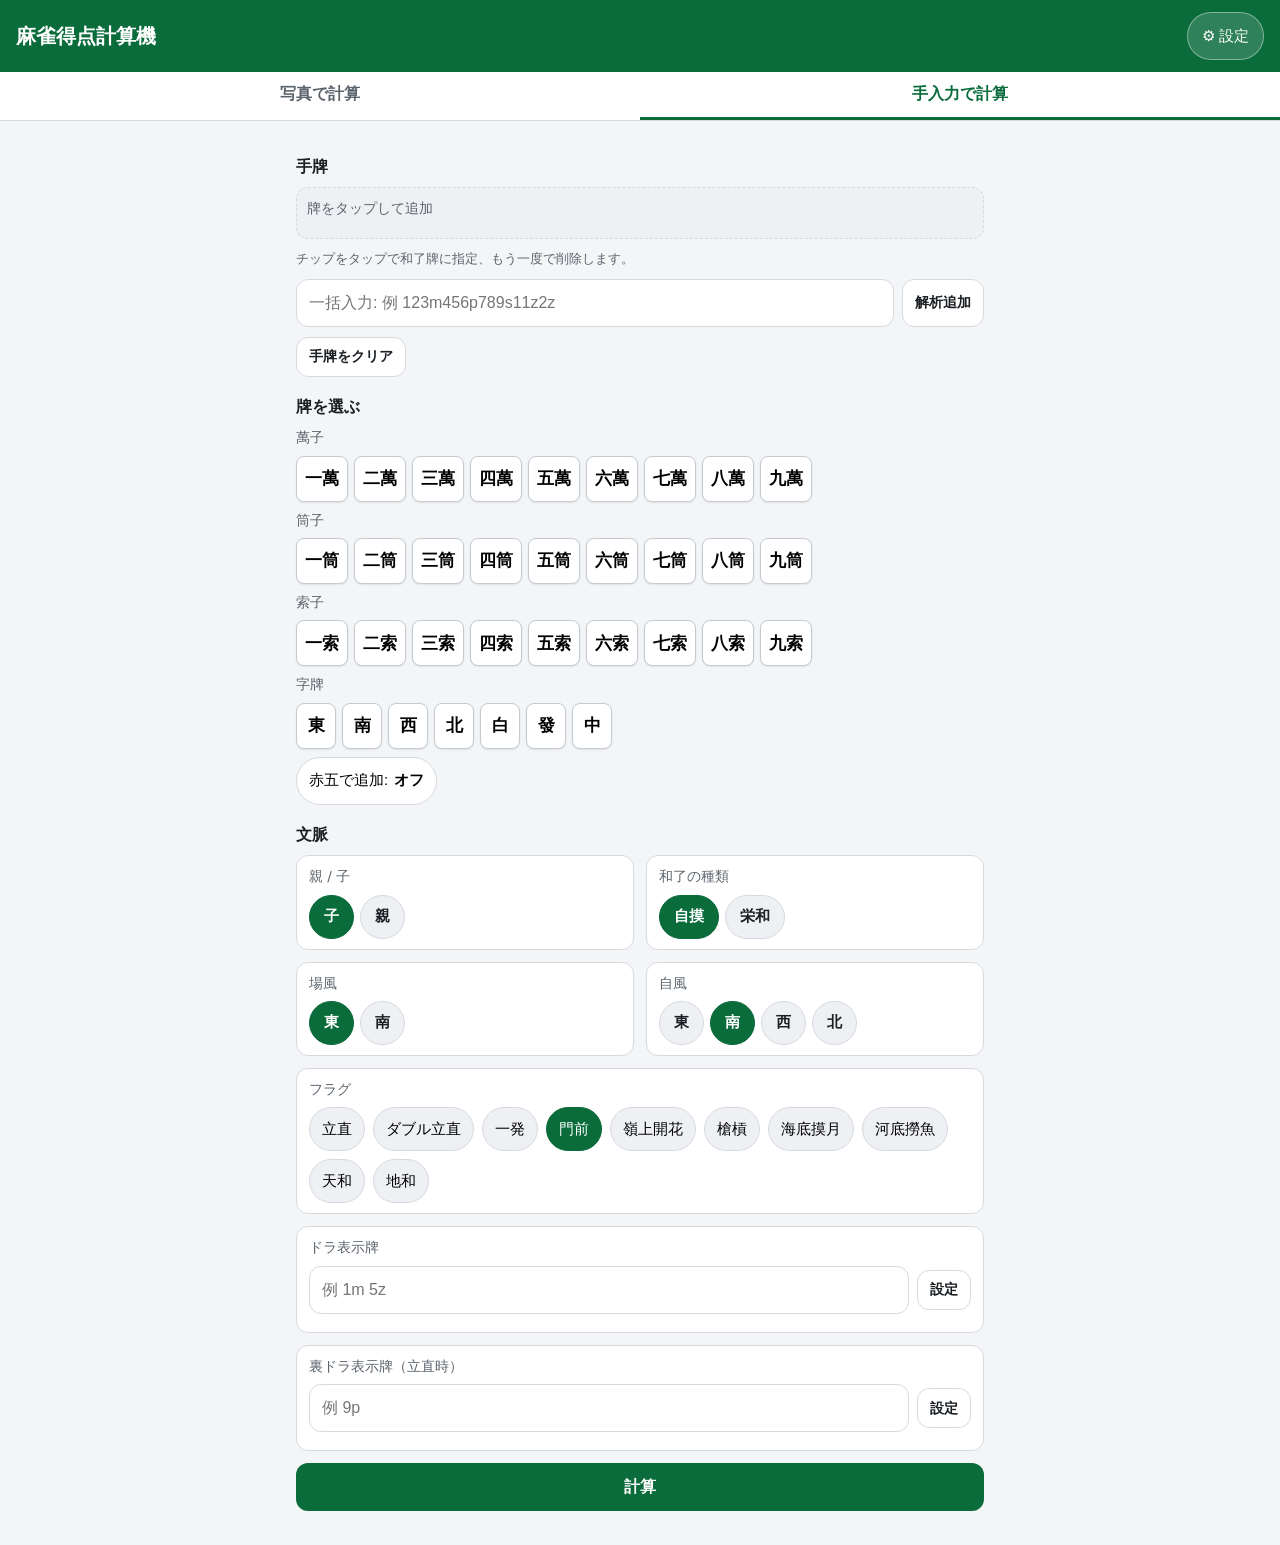
==== index.html @ 5f34d69e "立直麻雀 得点計算機 SPA（写真認識＋手入力＋全パターン列挙） - 牌モデル js/tiles.js（萬筒索字・赤五・寛容パーサ・日本語表示名） - 採点エンジン js/engine/*（翻符の実計" ====
<!DOCTYPE html>
<html lang="ja">
<head>
  <meta charset="UTF-8" />
  <meta name="viewport" content="width=device-width, initial-scale=1.0, maximum-scale=1.0, user-scalable=no" />
  <meta name="theme-color" content="#0a6b3b" />
  <title>麻雀得点計算機</title>
  <link rel="manifest" href="manifest.webmanifest" />
  <link rel="icon" href="icons/icon.svg" type="image/svg+xml" />
  <link rel="stylesheet" href="css/styles.css" />
</head>
<body>
  <header class="app-header">
    <h1 class="app-title">麻雀得点計算機</h1>
    <button id="settingsBtn" class="icon-btn" type="button" aria-label="設定">⚙ 設定</button>
  </header>

  <nav class="tabs" role="tablist">
    <button id="tabPhoto" class="tab" role="tab" aria-selected="false" type="button">写真で計算</button>
    <button id="tabManual" class="tab is-active" role="tab" aria-selected="true" type="button">手入力で計算</button>
  </nav>

  <main class="content">
    <!-- 写真で計算 -->
    <section id="panelPhoto" class="panel" role="tabpanel" hidden>
      <div class="photo-controls">
        <button id="captureBtn" class="primary-btn" type="button">📷 撮影</button>
        <button id="pickBtn" class="secondary-btn" type="button">🖼 画像を選択</button>
      </div>
      <div id="photoPreview" class="photo-preview" hidden>
        <img id="photoImg" alt="認識する画像" />
      </div>
      <div id="photoStatus" class="status" role="status" aria-live="polite"></div>

      <div id="photoHandSection" class="hand-section">
        <h2 class="section-title">認識した牌（タップで削除・修正可）</h2>
        <div id="photoHandChips" class="hand-chips" aria-live="polite"></div>
        <div class="quick-add-row">
          <input id="photoQuickInput" class="quick-input" type="text"
                 inputmode="latin" placeholder="追加: 例 123m45p7z" />
          <button id="photoQuickAddBtn" class="secondary-btn small" type="button">追加</button>
        </div>
        <button id="photoCalcBtn" class="primary-btn wide" type="button">得点表を計算</button>
      </div>

      <div id="photoResult" class="result-area" aria-live="polite"></div>
    </section>

    <!-- 手入力で計算 -->
    <section id="panelManual" class="panel" role="tabpanel">
      <div id="handbuilder"></div>
      <div id="manualResult" class="result-area" aria-live="polite"></div>
    </section>
  </main>

  <!-- API キー設定モーダル -->
  <div id="settingsModal" class="modal" hidden>
    <div class="modal-backdrop" data-close></div>
    <div class="modal-card" role="dialog" aria-modal="true" aria-labelledby="settingsTitle">
      <h2 id="settingsTitle" class="modal-title">画像認識 API 設定</h2>
      <label class="field-label" for="providerSelect">プロバイダ</label>
      <select id="providerSelect" class="field-input">
        <option value="gemini">Gemini（既定）</option>
        <option value="openai">OpenAI</option>
        <option value="anthropic">Anthropic</option>
      </select>
      <label class="field-label" for="apiKeyInput">API キー</label>
      <input id="apiKeyInput" class="field-input" type="password"
             autocomplete="off" placeholder="sk-... / AIza..." />
      <p class="field-note">キーはこの端末の localStorage にのみ保存され、サーバーには送信されません。手入力での計算はキー無しで動作します。</p>
      <div class="modal-actions">
        <button id="settingsCancel" class="secondary-btn" type="button" data-close>閉じる</button>
        <button id="settingsSave" class="primary-btn" type="button">保存</button>
      </div>
    </div>
  </div>

  <script type="module" src="js/ui/app.js"></script>
</body>
</html>
---- css/styles.css ----
/* 麻雀得点計算機 — モバイル前提スタイル（フレームワーク不使用） */

:root {
  --bg: #f4f5f7;
  --surface: #ffffff;
  --surface-2: #eef0f3;
  --text: #1c2024;
  --text-dim: #5b636c;
  --border: #d6dae0;
  --accent: #0a6b3b;
  --accent-press: #085630;
  --danger: #b00020;
  --chip-bg: #ffffff;
  --chip-border: #c4cad1;
  --win-bg: #fff3cd;
  --win-border: #e0a800;
  --radius: 12px;
  --tap: 48px;
}

@media (prefers-color-scheme: dark) {
  :root {
    --bg: #14171a;
    --surface: #1f2429;
    --surface-2: #272d33;
    --text: #e8ebee;
    --text-dim: #9aa3ac;
    --border: #353c43;
    --accent: #2ea16a;
    --accent-press: #25855a;
    --danger: #ff6b6b;
    --chip-bg: #272d33;
    --chip-border: #444c54;
    --win-bg: #4a3f12;
    --win-border: #e0a800;
  }
}

* { box-sizing: border-box; }

html, body {
  margin: 0;
  padding: 0;
}

body {
  font-family: -apple-system, "Hiragino Kaku Gothic ProN", "Yu Gothic", Meiryo, system-ui, sans-serif;
  background: var(--bg);
  color: var(--text);
  font-size: 16px;
  line-height: 1.5;
  -webkit-text-size-adjust: 100%;
}

/* ---- ヘッダー ---- */
.app-header {
  display: flex;
  align-items: center;
  justify-content: space-between;
  padding: 12px 16px;
  background: var(--accent);
  color: #fff;
  position: sticky;
  top: 0;
  z-index: 10;
}
.app-title {
  font-size: 1.25rem;
  margin: 0;
  font-weight: 700;
}
.icon-btn {
  background: rgba(255,255,255,0.15);
  color: #fff;
  border: 1px solid rgba(255,255,255,0.4);
  border-radius: 999px;
  padding: 8px 14px;
  font-size: 0.95rem;
  min-height: var(--tap);
  cursor: pointer;
}
.icon-btn:active { background: rgba(255,255,255,0.3); }

/* ---- タブ ---- */
.tabs {
  display: flex;
  background: var(--surface);
  border-bottom: 1px solid var(--border);
  position: sticky;
  top: 56px;
  z-index: 9;
}
.tab {
  flex: 1;
  min-height: var(--tap);
  border: none;
  background: transparent;
  color: var(--text-dim);
  font-size: 1rem;
  font-weight: 600;
  padding: 12px 8px;
  cursor: pointer;
  border-bottom: 3px solid transparent;
}
.tab.is-active {
  color: var(--accent);
  border-bottom-color: var(--accent);
}

/* ---- コンテンツ ---- */
.content { padding: 16px; max-width: 720px; margin: 0 auto; }
.panel[hidden] { display: none; }

.section-title {
  font-size: 1.02rem;
  font-weight: 700;
  margin: 18px 0 8px;
  color: var(--text);
}

/* ---- ボタン ---- */
.primary-btn, .secondary-btn {
  min-height: var(--tap);
  border-radius: var(--radius);
  font-size: 1rem;
  font-weight: 700;
  cursor: pointer;
  padding: 10px 18px;
  border: 1px solid transparent;
}
.primary-btn {
  background: var(--accent);
  color: #fff;
}
.primary-btn:active { background: var(--accent-press); }
.primary-btn.wide, .secondary-btn.wide { width: 100%; margin-top: 12px; }
.secondary-btn {
  background: var(--surface);
  color: var(--text);
  border-color: var(--border);
}
.secondary-btn:active { background: var(--surface-2); }
.small { min-height: 40px; padding: 6px 12px; font-size: 0.9rem; }

/* ---- 写真タブ ---- */
.photo-controls { display: flex; gap: 10px; }
.photo-controls > button { flex: 1; }
.photo-preview {
  margin-top: 14px;
  border-radius: var(--radius);
  overflow: hidden;
  border: 1px solid var(--border);
  background: var(--surface);
}
.photo-preview img { display: block; width: 100%; height: auto; }

.status {
  margin-top: 12px;
  color: var(--text-dim);
  font-size: 0.92rem;
  min-height: 1.2em;
}
.status.error {
  color: var(--danger);
  background: var(--surface);
  border: 1px solid var(--danger);
  border-radius: var(--radius);
  padding: 10px 12px;
}

/* ---- 牌チップ ---- */
.hand-section { margin-top: 8px; }
.hand-chips {
  display: flex;
  flex-wrap: wrap;
  gap: 8px;
  min-height: 52px;
  padding: 10px;
  background: var(--surface-2);
  border-radius: var(--radius);
  border: 1px dashed var(--border);
}
.hand-chips:empty::before {
  content: "牌をタップして追加";
  color: var(--text-dim);
  font-size: 0.9rem;
}
.tile-chip {
  display: inline-flex;
  align-items: center;
  justify-content: center;
  min-width: 44px;
  min-height: 48px;
  padding: 4px 8px;
  background: var(--chip-bg);
  border: 1px solid var(--chip-border);
  border-radius: 8px;
  font-size: 1.05rem;
  font-weight: 700;
  cursor: pointer;
  box-shadow: 0 1px 2px rgba(0,0,0,0.08);
  white-space: nowrap;
  user-select: none;
}
.tile-chip.is-red { color: var(--danger); border-color: var(--danger); }
.tile-chip.is-win {
  background: var(--win-bg);
  border-color: var(--win-border);
  box-shadow: 0 0 0 2px var(--win-border);
}
.tile-chip .chip-x { font-size: 0.7rem; color: var(--text-dim); margin-left: 4px; }

/* ---- パレット ---- */
.palette { margin-top: 6px; }
.palette-row {
  display: flex;
  flex-wrap: wrap;
  gap: 6px;
  margin-bottom: 8px;
}
.palette-label {
  font-size: 0.85rem;
  color: var(--text-dim);
  width: 100%;
  margin-bottom: 2px;
}
.palette .tile-chip { min-width: 40px; min-height: 46px; cursor: pointer; }
.aka-toggle {
  display: inline-flex;
  align-items: center;
  gap: 6px;
  font-size: 0.92rem;
  padding: 8px 12px;
  border: 1px solid var(--border);
  border-radius: 999px;
  background: var(--surface);
  cursor: pointer;
  min-height: var(--tap);
}
.aka-toggle.is-on { background: var(--win-bg); border-color: var(--win-border); }

/* ---- 文脈コントロール ---- */
.ctx-grid {
  display: grid;
  grid-template-columns: 1fr;
  gap: 12px;
  margin-top: 8px;
}
.ctx-field {
  background: var(--surface);
  border: 1px solid var(--border);
  border-radius: var(--radius);
  padding: 10px 12px;
}
.ctx-field > .ctx-name {
  display: block;
  font-size: 0.85rem;
  color: var(--text-dim);
  margin-bottom: 8px;
}
.seg {
  display: inline-flex;
  flex-wrap: wrap;
  gap: 6px;
}
.seg-btn {
  min-height: 44px;
  padding: 8px 14px;
  border: 1px solid var(--border);
  background: var(--surface-2);
  border-radius: 999px;
  font-size: 0.95rem;
  font-weight: 600;
  color: var(--text);
  cursor: pointer;
}
.seg-btn.is-on {
  background: var(--accent);
  color: #fff;
  border-color: var(--accent);
}
.flags-row { display: flex; flex-wrap: wrap; gap: 8px; }
.flag-chip {
  display: inline-flex;
  align-items: center;
  gap: 6px;
  padding: 8px 12px;
  border: 1px solid var(--border);
  border-radius: 999px;
  background: var(--surface-2);
  font-size: 0.92rem;
  cursor: pointer;
  min-height: 44px;
}
.flag-chip.is-on { background: var(--accent); color: #fff; border-color: var(--accent); }

.quick-add-row { display: flex; gap: 8px; margin-top: 10px; align-items: stretch; }
.quick-input, .field-input {
  flex: 1;
  min-height: var(--tap);
  border: 1px solid var(--border);
  border-radius: var(--radius);
  background: var(--surface);
  color: var(--text);
  padding: 10px 12px;
  font-size: 1rem;
}
.dora-row { display: flex; flex-wrap: wrap; gap: 8px; align-items: center; }
.dora-chips { display: flex; flex-wrap: wrap; gap: 6px; }

/* ---- 結果 ---- */
.result-area { margin-top: 18px; }
.result-card {
  background: var(--surface);
  border: 1px solid var(--border);
  border-radius: var(--radius);
  padding: 16px;
  margin-bottom: 16px;
}
.result-headline {
  font-size: 1.6rem;
  font-weight: 800;
  color: var(--accent);
  margin: 0 0 6px;
}
.result-sub {
  font-size: 1rem;
  color: var(--text-dim);
  margin: 0 0 12px;
}
.result-limit {
  display: inline-block;
  background: var(--win-bg);
  border: 1px solid var(--win-border);
  color: var(--text);
  border-radius: 999px;
  padding: 2px 12px;
  font-weight: 700;
  margin-left: 8px;
}
.result-error {
  background: var(--surface);
  border: 1px solid var(--danger);
  color: var(--danger);
  border-radius: var(--radius);
  padding: 14px 16px;
  font-weight: 600;
}

.score-table {
  width: 100%;
  border-collapse: collapse;
  font-size: 0.95rem;
}
.score-table th, .score-table td {
  text-align: left;
  padding: 8px 6px;
  border-bottom: 1px solid var(--border);
}
.score-table th {
  color: var(--text-dim);
  font-size: 0.82rem;
  font-weight: 700;
}
.score-table td.num { text-align: right; white-space: nowrap; }
.score-table tr:last-child td { border-bottom: none; }
.score-table .yaku-row td { padding-top: 6px; }
.yaku-list { list-style: none; margin: 6px 0 0; padding: 0; }
.yaku-list li {
  display: flex;
  justify-content: space-between;
  padding: 4px 0;
  border-bottom: 1px dotted var(--border);
}
.yaku-list .han { color: var(--text-dim); font-variant-numeric: tabular-nums; }
.yakuman .yaku-name { color: var(--danger); font-weight: 800; }

.tot-row {
  display: flex;
  flex-wrap: wrap;
  gap: 6px 16px;
  margin-top: 10px;
  font-size: 0.95rem;
}
.tot-row .lbl { color: var(--text-dim); }

/* ---- モーダル ---- */
.modal { position: fixed; inset: 0; z-index: 50; display: flex; align-items: center; justify-content: center; }
.modal[hidden] { display: none; }
.modal-backdrop { position: absolute; inset: 0; background: rgba(0,0,0,0.5); }
.modal-card {
  position: relative;
  width: min(92vw, 420px);
  background: var(--surface);
  border-radius: 16px;
  padding: 20px;
  box-shadow: 0 12px 40px rgba(0,0,0,0.3);
}
.modal-title { margin: 0 0 14px; font-size: 1.15rem; }
.field-label { display: block; font-size: 0.85rem; color: var(--text-dim); margin: 12px 0 6px; }
.field-input { width: 100%; }
.field-note { font-size: 0.8rem; color: var(--text-dim); margin: 10px 0 0; }
.modal-actions { display: flex; gap: 10px; justify-content: flex-end; margin-top: 18px; }

@media (min-width: 520px) {
  .ctx-grid { grid-template-columns: 1fr 1fr; }
}
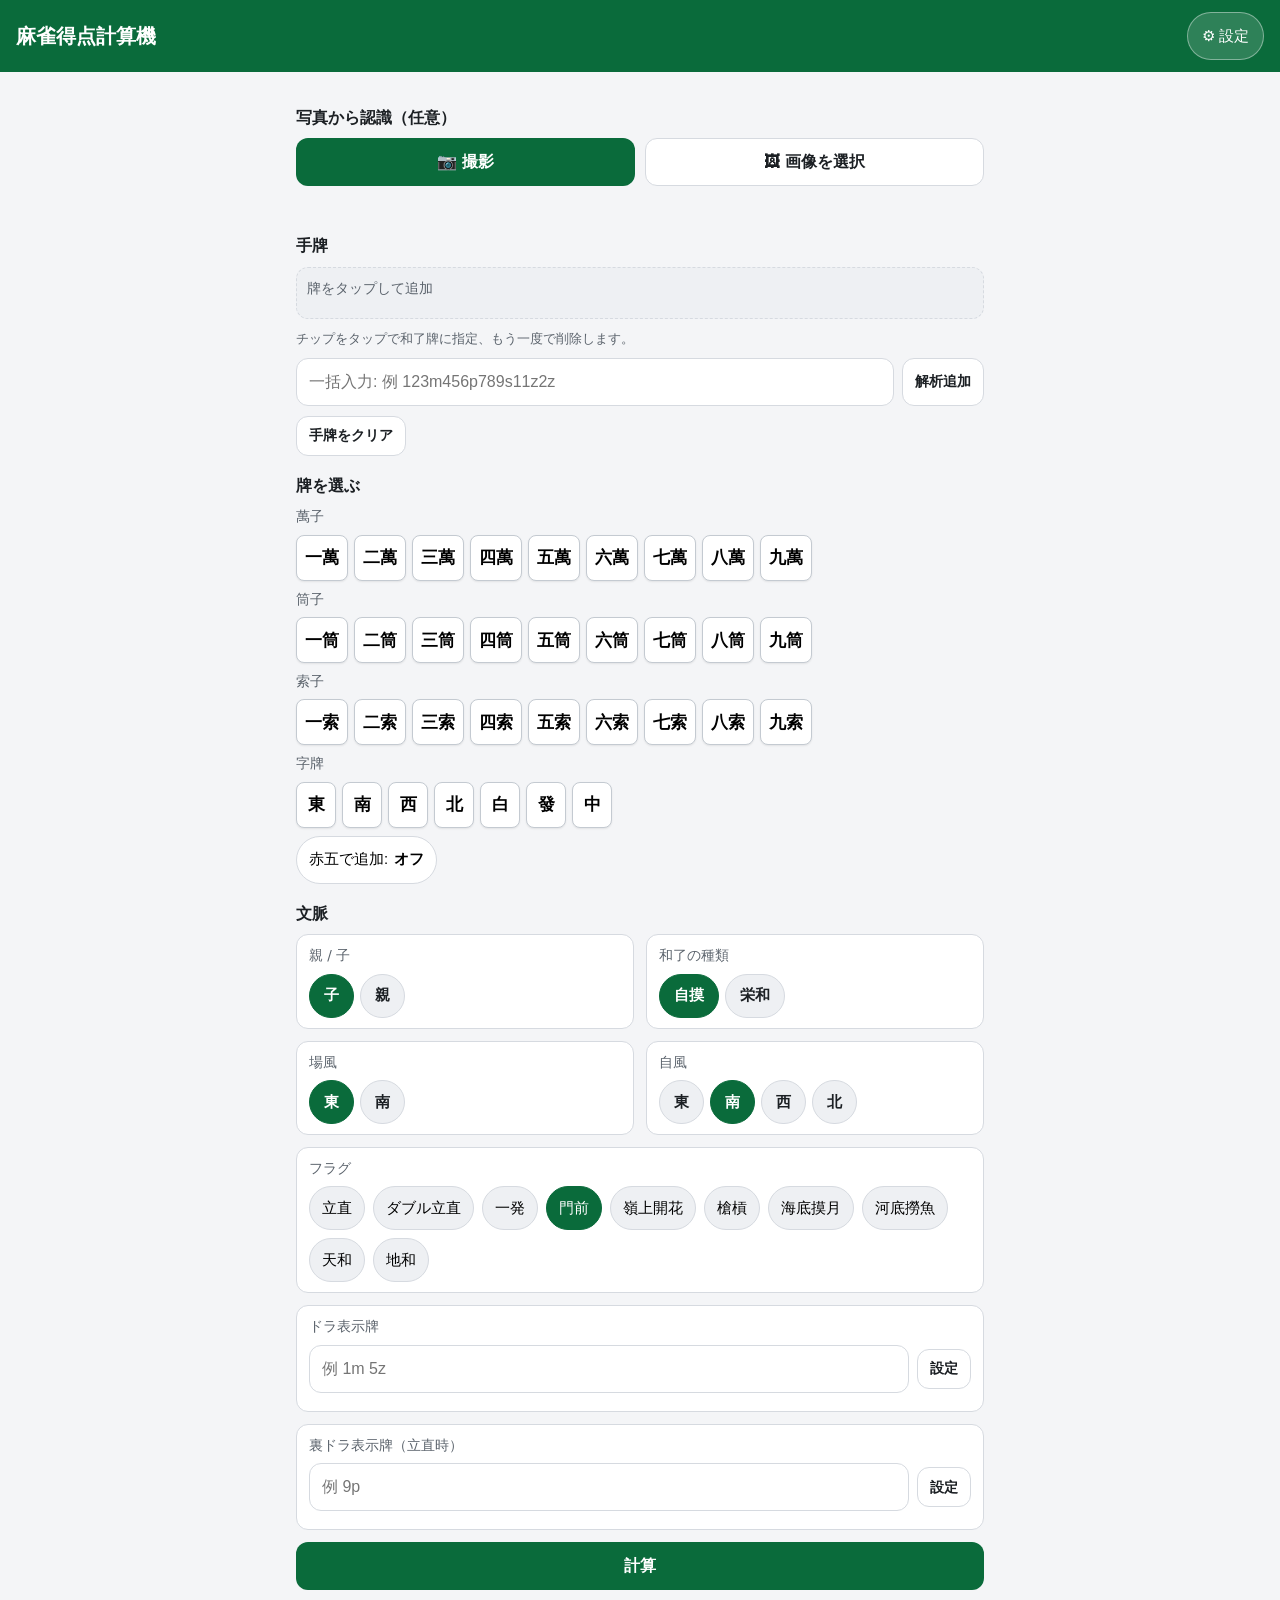
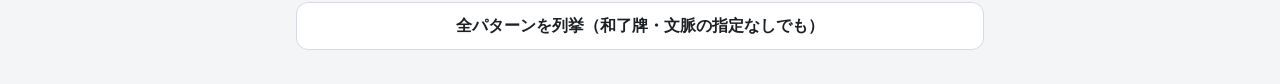
==== commit ae93abe5: "写真認識を手入力ビルダーに統合＋OpenAI 既定を gpt-4.1 に最適化 - UI: 「写真で計算」「手入力で計算」の2タブを1ページに統合。写真認識の結果を   手入力ビルダーへ流し込み、ユー" ====
--- a/index.html
+++ b/index.html
@@ -15,14 +15,11 @@
     <button id="settingsBtn" class="icon-btn" type="button" aria-label="設定">⚙ 設定</button>
   </header>
 
-  <nav class="tabs" role="tablist">
-    <button id="tabPhoto" class="tab" role="tab" aria-selected="false" type="button">写真で計算</button>
-    <button id="tabManual" class="tab is-active" role="tab" aria-selected="true" type="button">手入力で計算</button>
-  </nav>
-
   <main class="content">
-    <!-- 写真で計算 -->
-    <section id="panelPhoto" class="panel" role="tabpanel" hidden>
+    <!-- 写真から認識 → 手入力ビルダーで修正 → 計算 を1ページに統合 -->
+    <section id="panelMain" class="panel">
+      <!-- 写真から認識（任意） -->
+      <h2 class="section-title">写真から認識（任意）</h2>
       <div class="photo-controls">
         <button id="captureBtn" class="primary-btn" type="button">📷 撮影</button>
         <button id="pickBtn" class="secondary-btn" type="button">🖼 画像を選択</button>
@@ -32,24 +29,14 @@
       </div>
       <div id="photoStatus" class="status" role="status" aria-live="polite"></div>
 
-      <div id="photoHandSection" class="hand-section">
-        <h2 class="section-title">認識した牌（タップで削除・修正可）</h2>
-        <div id="photoHandChips" class="hand-chips" aria-live="polite"></div>
-        <div class="quick-add-row">
-          <input id="photoQuickInput" class="quick-input" type="text"
-                 inputmode="latin" placeholder="追加: 例 123m45p7z" />
-          <button id="photoQuickAddBtn" class="secondary-btn small" type="button">追加</button>
-        </div>
-        <button id="photoCalcBtn" class="primary-btn wide" type="button">得点表を計算</button>
-      </div>
+      <!-- 手入力ビルダー（認識牌の修正もここで行う） -->
+      <div id="handbuilder"></div>
 
-      <div id="photoResult" class="result-area" aria-live="polite"></div>
-    </section>
+      <!-- 全パターン列挙（和了牌・文脈の指定なしでも） -->
+      <button id="enumerateBtn" class="secondary-btn wide" type="button">全パターンを列挙（和了牌・文脈の指定なしでも）</button>
 
-    <!-- 手入力で計算 -->
-    <section id="panelManual" class="panel" role="tabpanel">
-      <div id="handbuilder"></div>
-      <div id="manualResult" class="result-area" aria-live="polite"></div>
+      <!-- 計算結果 -->
+      <div id="result" class="result-area" aria-live="polite"></div>
     </section>
   </main>
 
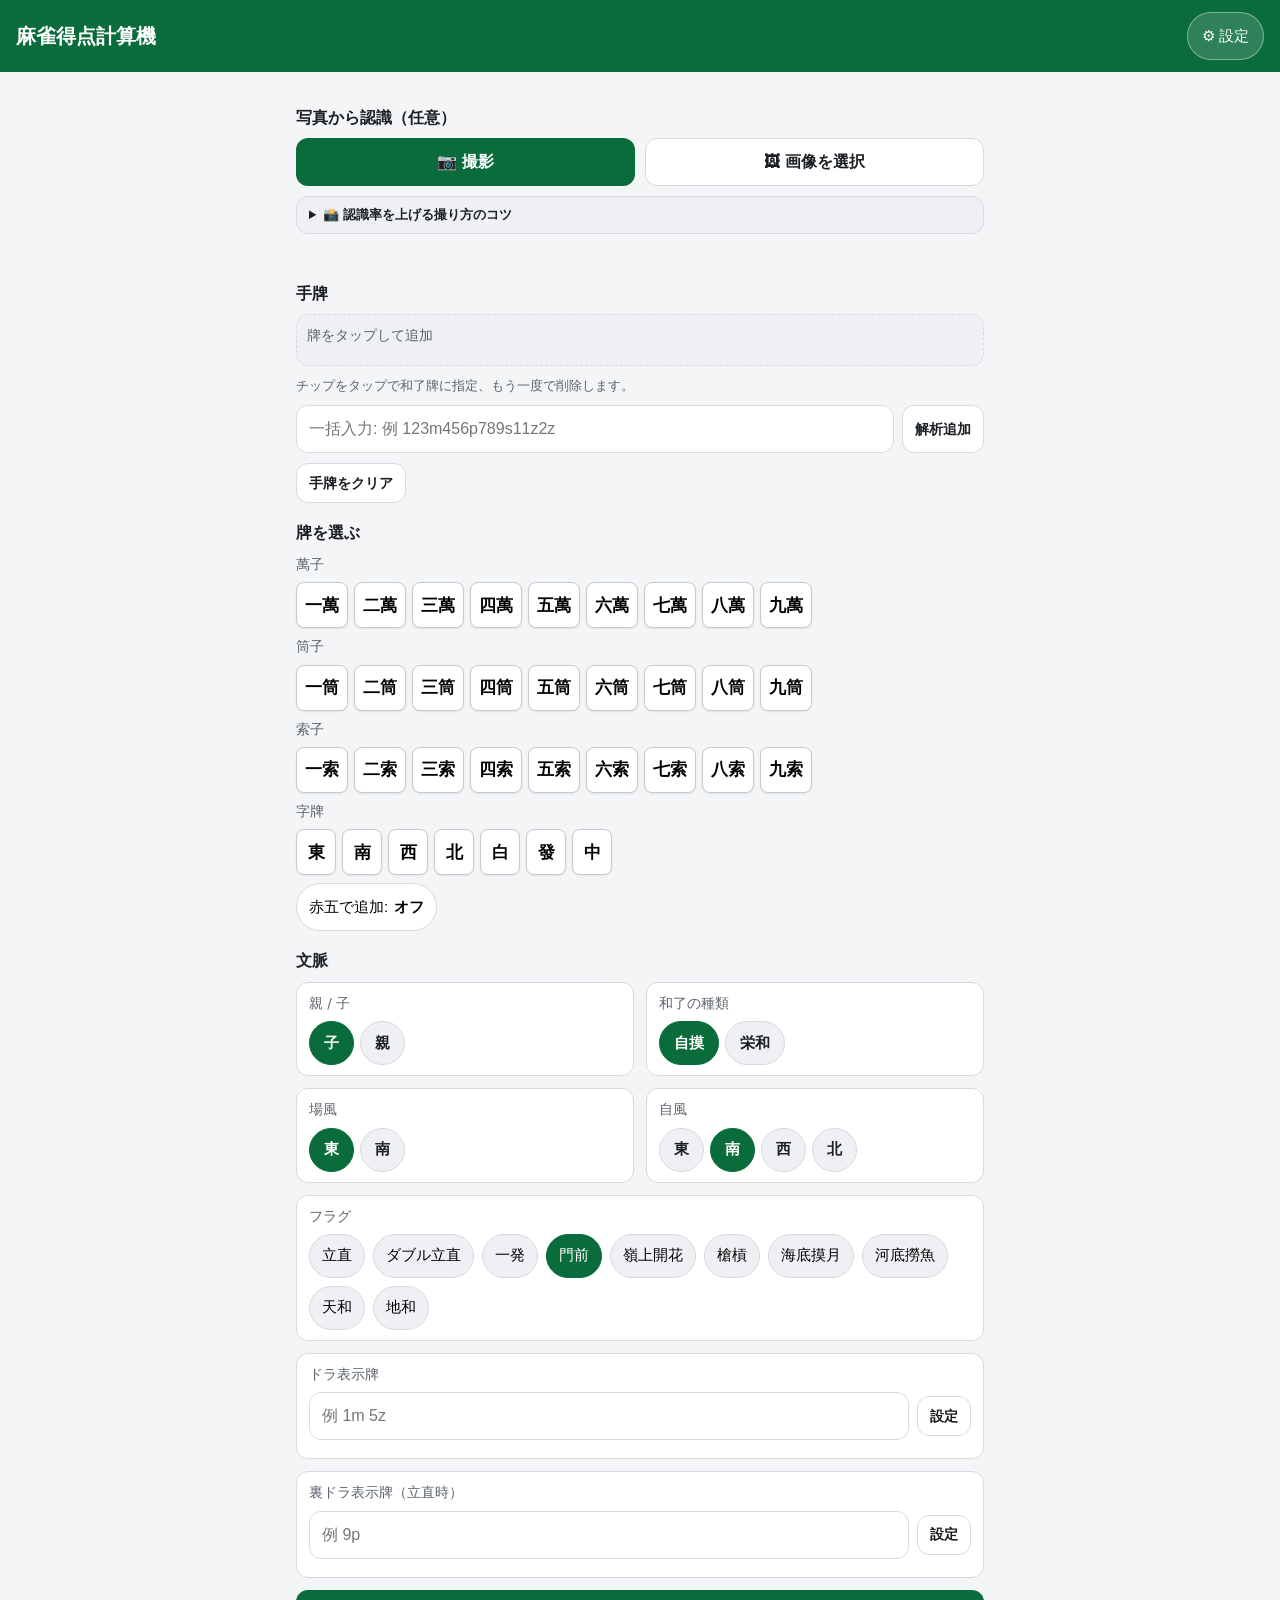
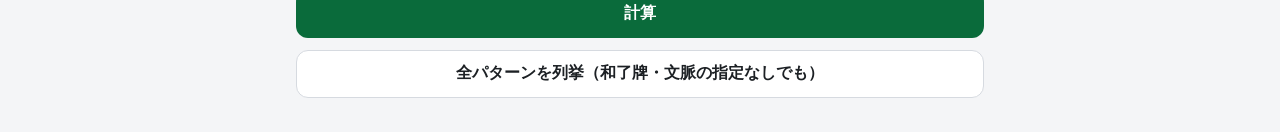
==== commit 27a806bc: "写真の領域手動選択（アノテーション）＋切り出し認識を追加 写真上で「手牌/副露/ドラ表示/消去」を指で囲み、領域ごとに切り出して Vision 認識へ渡すアノテーション機能を実装。雑然とした写真でも採" ====
--- a/index.html
+++ b/index.html
@@ -24,6 +24,16 @@
         <button id="captureBtn" class="primary-btn" type="button">📷 撮影</button>
         <button id="pickBtn" class="secondary-btn" type="button">🖼 画像を選択</button>
       </div>
+      <details class="photo-tips">
+        <summary>📸 認識率を上げる撮り方のコツ</summary>
+        <ul>
+          <li><strong>真上から</strong>撮る（斜め・横からは誤認識が増えます）。</li>
+          <li>手牌を<strong>表向きに一列</strong>に並べ、画面いっぱいに大きく写す。</li>
+          <li>牌の<strong>裏（色付きの面）・山・捨て牌・手や物</strong>は写さない。</li>
+          <li><strong>明るく・ピントを合わせ</strong>、反射やブレを避ける。</li>
+          <li>認識後は牌チップをタップして<strong>誤りを必ず修正</strong>してから計算。</li>
+        </ul>
+      </details>
       <div id="photoPreview" class="photo-preview" hidden>
         <img id="photoImg" alt="認識する画像" />
       </div>
--- a/css/styles.css
+++ b/css/styles.css
@@ -154,6 +154,54 @@
 }
 .photo-preview img { display: block; width: 100%; height: auto; }
 
+.photo-tips {
+  margin-top: 10px;
+  border: 1px solid var(--border);
+  border-radius: var(--radius);
+  background: var(--surface-2);
+  padding: 8px 12px;
+  font-size: 13px;
+  color: var(--text-dim);
+}
+.photo-tips summary { cursor: pointer; font-weight: 600; color: var(--text); }
+.photo-tips ul { margin: 8px 0 2px; padding-left: 1.2em; }
+.photo-tips li { margin: 3px 0; line-height: 1.45; }
+
+/* 写真アノテーション（領域の手動選択） */
+.annot { margin-top: 12px; }
+.annot-tools { display: flex; flex-wrap: wrap; gap: 6px; align-items: center; }
+.annot-mode {
+  font-size: 13px; padding: 7px 11px; border-radius: 999px;
+  border: 2px solid var(--c, var(--border)); background: var(--surface);
+  color: var(--text); min-height: 40px;
+}
+.annot-mode.is-on { background: var(--c, var(--accent)); color: #fff; border-color: var(--c, var(--accent)); }
+.annot-act {
+  font-size: 13px; padding: 7px 10px; border-radius: 8px;
+  border: 1px solid var(--border); background: var(--surface-2); color: var(--text); min-height: 40px;
+}
+.annot-recog { margin-left: auto; }
+.annot-sep { flex: 1 1 6px; }
+.annot-hint { font-size: 12.5px; color: var(--text-dim); margin: 8px 0; line-height: 1.45; }
+.annot-stage { width: 100%; }
+.annot-canvas {
+  display: block; max-width: 100%; touch-action: none;
+  border: 1px solid var(--border); border-radius: 10px; background: #000;
+}
+
+/* 副露（鳴き）表示 */
+.melds-wrap { margin: 10px 0; }
+.melds { display: flex; flex-wrap: wrap; gap: 8px; margin-top: 6px; }
+.meld-group {
+  display: inline-flex; align-items: center; gap: 4px;
+  padding: 4px 6px; border: 1px dashed var(--win-border); border-radius: 10px; background: var(--surface-2);
+}
+.meld-tag { font-size: 12px; font-weight: 700; color: var(--text-dim); padding: 0 4px; }
+.meld-del {
+  border: none; background: transparent; color: var(--danger);
+  font-size: 14px; cursor: pointer; padding: 0 4px; min-height: 32px;
+}
+
 .status {
   margin-top: 12px;
   color: var(--text-dim);
